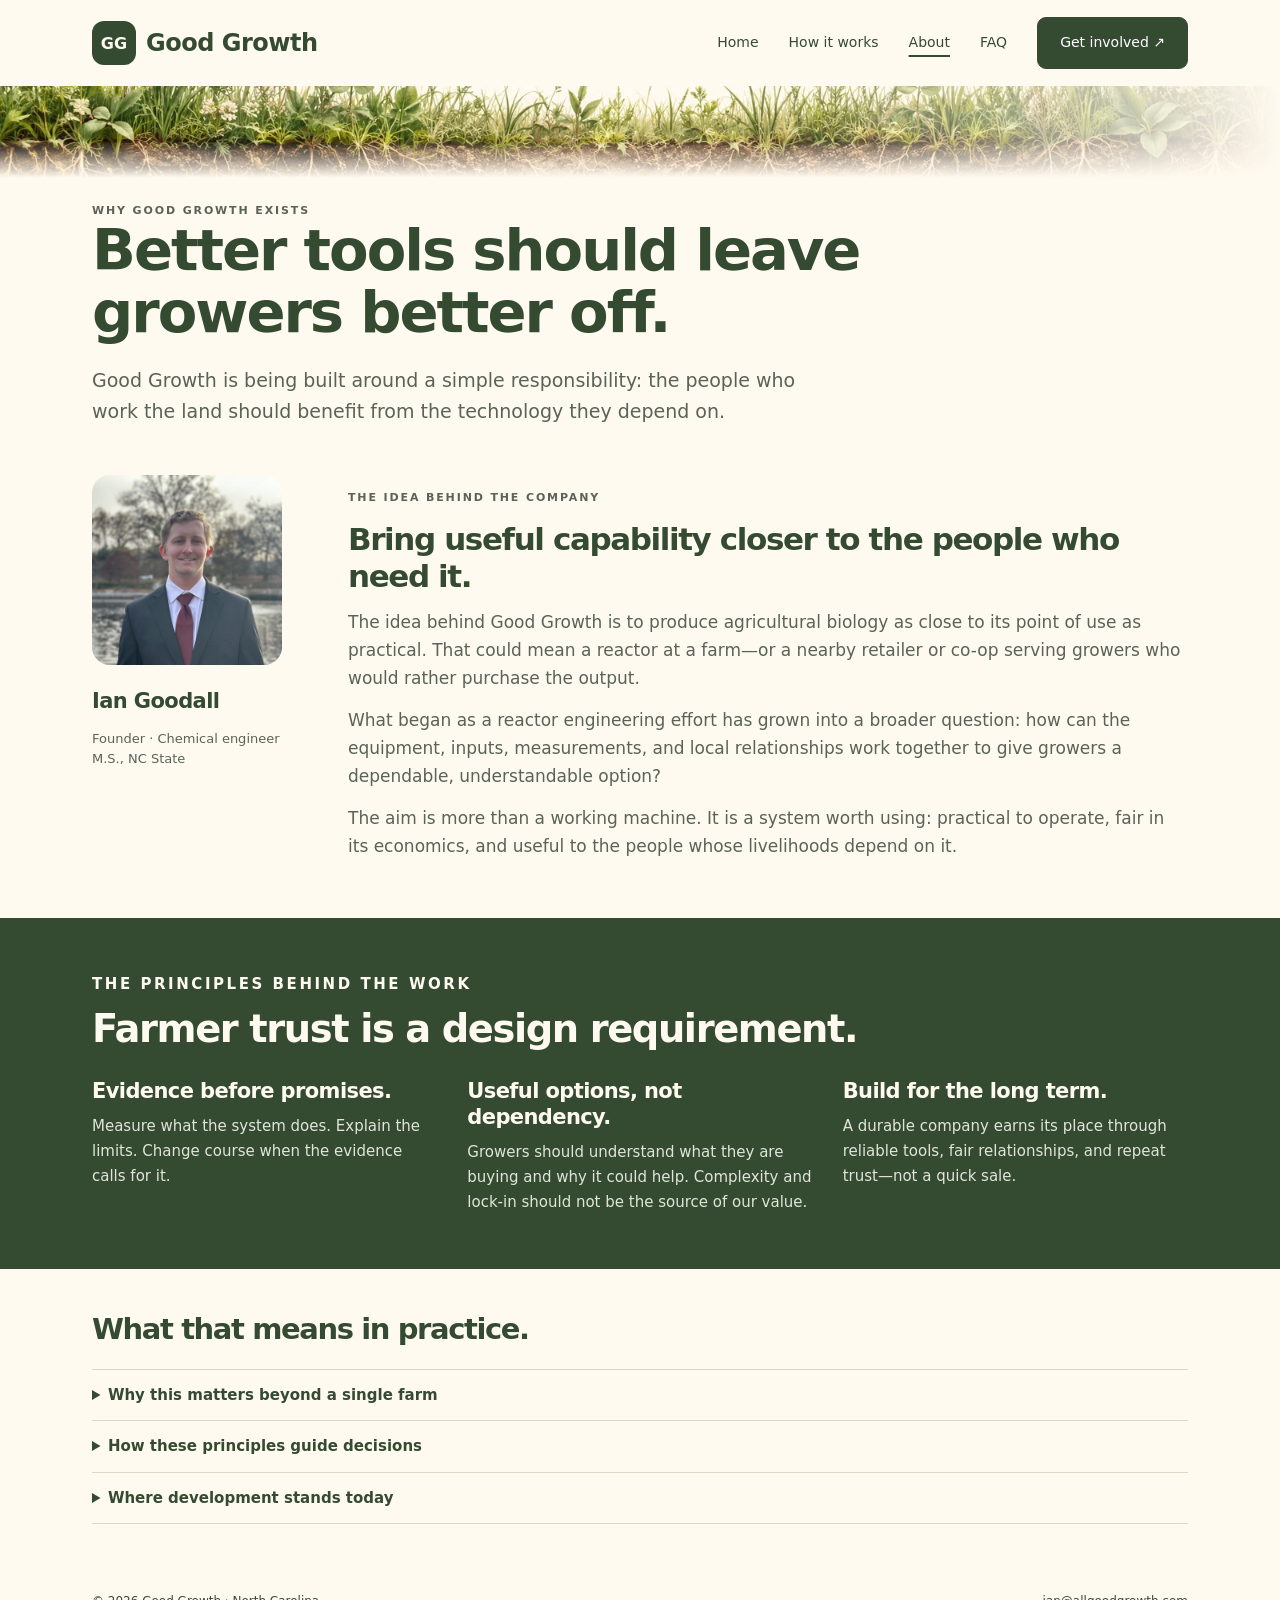
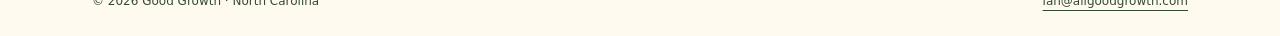
==== about.html @ c6726fdb "Launch approved multipage site and Netlify inquiry form" ====
<!doctype html><html lang="en"><head><meta charset="utf-8"><meta name="viewport" content="width=device-width,initial-scale=1"><title>About — Good Growth</title><link rel="stylesheet" href="styles.css?v=20261027"><link rel="stylesheet" href="multipage.css?v=20261027"><link rel="stylesheet" href="reading.css?v=20261027"><meta name="description" content="Meet Good Growth founder Ian Goodall and learn why farmer trust, scientific evidence, and practical tools guide the company."><link rel="canonical" href="https://allgoodgrowth.com/about.html"><link rel="icon" href="favicon.svg" type="image/svg+xml"><meta property="og:type" content="website"><meta property="og:title" content="About — Good Growth"><meta property="og:description" content="Meet Good Growth founder Ian Goodall and learn why farmer trust, scientific evidence, and practical tools guide the company."><meta property="og:url" content="https://allgoodgrowth.com/about.html"><meta property="og:image" content="https://allgoodgrowth.com/social-preview.png"><meta name="twitter:card" content="summary_large_image"></head><body><a class="skip-link" href="#main">Skip to content</a><header><div class="wrap nav"><a class="brand" href="index.html" aria-label="Good Growth home"><span class="brand-mark">GG</span>Good Growth</a><nav aria-label="Main navigation"><a href="index.html">Home</a><a href="how-it-works.html">How it works</a><a aria-current="page" href="about.html">About</a><a href="faq.html">FAQ</a><a class="button" href="get-involved.html">Get involved ↗</a></nav></div><div class="soil" aria-hidden="true"></div></header><main id="main"><section class="wrap page-intro"><p class="eyebrow">Why Good Growth exists</p><h1>Better tools should leave<br>growers better off.</h1><p>Good Growth is being built around a simple responsibility: the people who work the land should benefit from the technology they depend on.</p></section>
<section class="section wrap founder-story"><div class="story-portrait"><img src="assets/ian.jpg" alt="Ian Goodall, founder of Good Growth"><h3>Ian Goodall</h3><p>Founder · Chemical engineer<br>M.S., NC State</p></div><div><p class="eyebrow">The idea behind the company</p><h2>Bring useful capability closer to the people who need it.</h2><p>The idea behind Good Growth is to produce agricultural biology as close to its point of use as practical. That could mean a reactor at a farm—or a nearby retailer or co-op serving growers who would rather purchase the output.</p><p>What began as a reactor engineering effort has grown into a broader question: how can the equipment, inputs, measurements, and local relationships work together to give growers a dependable, understandable option?</p><p>The aim is more than a working machine. It is a system worth using: practical to operate, fair in its economics, and useful to the people whose livelihoods depend on it.</p></div></section>
<section class="section section-deep compact-band"><div class="container"><p class="eyebrow">The principles behind the work</p><h2>Farmer trust is a design requirement.</h2><div class="benefit-grid"><article><h3>Evidence before promises.</h3><p>Measure what the system does. Explain the limits. Change course when the evidence calls for it.</p></article><article><h3>Useful options, not dependency.</h3><p>Growers should understand what they are buying and why it could help. Complexity and lock-in should not be the source of our value.</p></article><article><h3>Build for the long term.</h3><p>A durable company earns its place through reliable tools, fair relationships, and repeat trust—not a quick sale.</p></article></div></div></section>
<section class="section wrap about-depth"><h2>What that means in practice.</h2><details class="read-more"><summary>Why this matters beyond a single farm</summary><div class="detail-body"><p>Agriculture supports livelihoods, communities, and the food system we all depend on. Good Growth’s ambition is to strengthen growers’ practical choices and support more resilient agricultural systems. Healthier soils and reduced waste are motivations for the work; they are outcomes to investigate, not benefits we can claim to have proven.</p></div></details><details class="read-more"><summary>How these principles guide decisions</summary><div class="detail-body"><p>Safety and scientific correctness come first, followed by farmer trust and long-term outcomes, usability, and sound economics. A simpler, reliable system is preferable to a sophisticated one that adds work without adding value.</p><p>The business needs to be financially durable so it can keep serving growers. Profit should come from useful products and fair relationships—not hidden limitations, forced dependency, or promises the evidence cannot support.</p></div></details><details class="read-more"><summary>Where development stands today</summary><div class="detail-body"><p>Good Growth has early prototype experience. The next stage brings biological evaluation and practical pilot planning together: understanding what the system produces, how it operates, and where it can provide useful value.</p><p>Evaluation priorities include output quality and consistency, irrigation and spraying integration, operator effort, and the full cost of local production. Controlled efficacy results are not yet established. Future findings should explain the conditions, comparisons, and limitations of the work.</p></div></details></section></main><footer><div class="wrap"><span>© 2026 Good Growth · North Carolina</span><a href="mailto:ian@allgoodgrowth.com">ian@allgoodgrowth.com</a></div></footer></body></html>
---- styles.css ----
:root{--paper:#faf7ee;--green:#263f30;--muted:#606b5d;--line:#d6dccb;--sage:#e9eddf;--gold:#b7c580}*{box-sizing:border-box}body{margin:0;background:var(--paper);color:var(--green);font:17px/1.65 Arial,sans-serif}a{color:inherit;text-underline-offset:5px}a:focus-visible,button:focus-visible,input:focus-visible,select:focus-visible,textarea:focus-visible{outline:3px solid #ab762e;outline-offset:5px}.wrap{max-width:1160px;margin:auto;padding:0 32px}.preview{background:var(--green);color:#f3f4e9;text-align:center;font-size:12px;padding:7px 20px;letter-spacing:.05em}.nav{display:flex;align-items:center;justify-content:space-between;gap:24px;min-height:100px}.brand{text-decoration:none;font:32px Georgia,serif;letter-spacing:-1.2px}.brand span{font-size:24px;margin-right:8px}nav{display:flex;align-items:center;gap:30px;font-size:14px}nav a{text-decoration:none}nav a:hover{text-decoration:underline}.button{display:inline-flex;align-items:center;justify-content:center;gap:24px;border:1px solid var(--green);padding:13px 22px;border-radius:4px;text-decoration:none;background:var(--green);color:white;font:inherit;font-size:14px;cursor:pointer}.button.outline{background:transparent;color:var(--green)}.soil{height:125px;background:url('assets/header.webp') center 34%/cover;mask-image:linear-gradient(to right,#000 60%,transparent),linear-gradient(#000 60%,transparent);mask-composite:intersect}.eyebrow{text-transform:uppercase;font-size:11px;font-weight:bold;letter-spacing:.17em;color:var(--muted);margin:0 0 20px}h1,h2,h3{font-family:Georgia,serif;font-weight:normal;line-height:1.08;margin:0}h1{font-size:clamp(44px,5.1vw,70px);letter-spacing:-2.7px}h2{font-size:clamp(34px,3.4vw,48px);letter-spacing:-1.4px}h3{font-size:29px;letter-spacing:-.6px}p{margin:20px 0;color:var(--muted)}.hero{display:grid;grid-template-columns:1.05fr 1fr;gap:45px;align-items:center;padding-top:35px;padding-bottom:70px}.hero p{max-width:540px}.hero .photo{width:100%;height:460px;object-fit:cover;border-radius:50% 50% 5px 5px}.caption{font-size:11px;line-height:1.5;margin-top:12px}.actions{display:flex;gap:15px;flex-wrap:wrap;margin-top:30px}.small{font-size:13px}.section{padding:80px 0}.section-heading{max-width:680px;margin-bottom:44px}.paths{background:var(--sage)}.two{display:grid;grid-template-columns:1fr 1fr;gap:55px}.path{border-top:1px solid #a6b29d;padding-top:28px}.number{font:italic 25px Georgia,serif;color:#7a8963;margin-bottom:25px}.text-link{font-size:14px;font-weight:bold;display:inline-block;margin-top:14px}.steps{display:grid;grid-template-columns:repeat(3,1fr);gap:40px;margin-top:45px}.steps article{border-top:1px solid var(--line);padding-top:25px}.steps h3{font-size:25px}.steps p{font-size:15px}.founder{display:grid;grid-template-columns:280px 1fr;gap:70px;align-items:center;border-top:1px solid var(--line);padding-top:65px}.founder img{width:100%;border-radius:5px}.founder h2{max-width:600px}.invite{background:var(--green);color:var(--paper);padding:65px 0}.invite .wrap{display:flex;align-items:center;justify-content:space-between;gap:40px}.invite h2{max-width:700px}.invite p{color:#c8d2c2}.invite .button{background:var(--paper);color:var(--green);white-space:nowrap}footer{padding:36px 0;font-size:12px}footer .wrap{display:flex;justify-content:space-between;gap:20px}.contact-intro{padding:35px 0 50px;max-width:760px}.contact-layout{display:grid;grid-template-columns:1.5fr 1fr;gap:75px;padding-bottom:85px}.form{background:#fffdf8;border:1px solid var(--line);padding:38px;border-radius:7px}.form h2{font-size:29px;margin-bottom:28px}label,legend{font-size:14px;font-weight:bold}fieldset{padding:0;border:0;margin:0 0 26px}legend{margin-bottom:14px}.option{display:flex;align-items:center;gap:12px;border-bottom:1px solid var(--line);padding:12px 0;font-weight:normal}.option input{accent-color:var(--green);width:18px;height:18px}.fields{display:grid;grid-template-columns:1fr 1fr;gap:22px}input:not([type=radio]):not([type=checkbox]),textarea,select{width:100%;border:1px solid #aeb9a5;border-radius:3px;padding:12px;background:#fffefa;font:16px Arial;color:var(--green);margin-top:8px}textarea{min-height:125px;resize:vertical}.field{display:block;margin-bottom:22px}.check{display:flex;gap:10px;align-items:flex-start;font-weight:normal;margin:22px 0}.check input{margin-top:5px;width:18px;height:18px;flex-shrink:0}.aside{padding-top:8px}.aside h3{font-size:28px}.aside section{margin-bottom:40px;padding-bottom:25px;border-bottom:1px solid var(--line)}.aside p{font-size:15px}.notice{padding:15px;background:var(--sage);font-size:13px;border-radius:3px}.status{font-size:14px;font-weight:bold} [hidden]{display:none!important}@media(max-width:760px){.wrap{padding:0 22px}.nav{min-height:100px;flex-wrap:wrap;padding-top:18px;padding-bottom:18px;gap:12px}.brand{font-size:27px}nav{gap:20px;font-size:12px;flex-wrap:wrap}nav .button{padding:8px 13px}.soil{height:80px}.hero{grid-template-columns:1fr;gap:24px;padding-top:25px}.hero .photo{height:290px;border-radius:140px 140px 4px 4px}.hero figure{margin:0}.two,.steps,.contact-layout,.fields{grid-template-columns:1fr;gap:28px}.section{padding:55px 0}.founder{grid-template-columns:1fr;gap:26px}.founder img{width:170px}.invite .wrap{display:block}.contact-intro{padding-top:25px}.form{padding:24px}.contact-layout{gap:35px}footer .wrap{flex-wrap:wrap}h1{letter-spacing:-1.7px}.contact-intro h1{font-size:46px}}
---- multipage.css ----
:root{--paper:#fffaf0;--green:#344b32;--muted:#596357;--line:#ded5c4;--sage:#f7f2e8}body{font-family:ui-sans-serif,system-ui,-apple-system,"Segoe UI",sans-serif}.brand{font-family:inherit;font-size:24px;font-weight:700;letter-spacing:-.5px;display:flex;align-items:center;gap:10px}.brand .brand-mark{display:inline-flex;justify-content:center;align-items:center;background:var(--green);color:#fffaf0;border-radius:12px;width:44px;height:44px;font-size:16px;letter-spacing:0;margin:0}h1,h2,h3{font-family:inherit;font-weight:650}h1{font-size:clamp(40px,4.5vw,61px);line-height:1.08;letter-spacing:-2px}h2{font-size:clamp(30px,3vw,42px);line-height:1.17}h3{font-size:24px;line-height:1.25}.hero{gap:35px}.hero .photo{height:410px;border-radius:24px}.button{border-radius:9px}nav a[aria-current=page]{text-decoration:underline;text-decoration-thickness:2px;text-underline-offset:8px}.container{max-width:1160px;margin:auto;padding:0 32px}.page-intro{padding-top:38px;padding-bottom:58px}.page-intro p:not(.eyebrow){max-width:740px;font-size:19px}.section-soft{background:var(--sage)}.section-deep{background:#344b32;color:#fffaf0}.section-deep p,.section-deep .eyebrow{color:#e0e5d8}.benefit-grid,.partner-grid{display:grid;grid-template-columns:repeat(3,1fr);gap:30px}.benefit-item{border-top:1px solid var(--line);padding-top:24px}.process-layout,.pilot-layout{display:grid;grid-template-columns:1fr 1.2fr;gap:60px}.process-step{border-top:1px solid #809073;padding:24px 0}.process-step h3{font-size:22px}.process-step:first-child{padding-top:0;border:0}.paths-grid{display:grid;grid-template-columns:1fr 1fr;gap:30px}.path-card,.pilot-card{background:#f7f2e8;padding:30px;border:1px solid var(--line);border-radius:20px}.path-label{display:block;text-transform:uppercase;letter-spacing:.12em;font-size:11px;margin-bottom:16px;color:#627a45}.path-flow{display:flex;gap:10px;align-items:center;margin:25px 0;font-size:12px}.path-flow span{flex:1}.section-note{font-size:13px}.concept-wrap{padding-top:50px;padding-bottom:10px}.hero-visual{max-width:650px;margin:0 auto;background:#f7f2e8;border-radius:22px;padding:25px}.concept-routes{display:flex;gap:25px;font-size:14px}.faq-layout{display:grid;grid-template-columns:1fr 1.6fr;gap:65px}.faq-answers details{border-bottom:1px solid var(--line);padding:21px 0}.faq-answers details:first-child{border-top:1px solid var(--line)}summary{cursor:pointer;font-size:17px;font-weight:650;line-height:1.5}details p{font-size:16px;line-height:1.8}summary:focus-visible{outline:3px solid #ab762e;outline-offset:5px}.journey-grid{list-style:none;margin:35px 0 0;padding:0;display:grid;grid-template-columns:repeat(4,1fr);gap:28px}.journey-grid li{border-top:1px solid var(--line);padding-top:20px}.journey-number{display:block;color:#627a45;margin-bottom:15px}.journey-grid h3{font-size:22px}.journey-grid p,.partner-card p{font-size:15px}.partner-card{padding:24px;border:1px solid var(--line);border-radius:16px}.partner-card a{font-size:14px;font-weight:650}.narrow{max-width:850px}.contact-founder-card{background:#f7f2e8;border-radius:24px;padding:40px}.founder-card-row{display:grid;grid-template-columns:180px 1fr;gap:35px;align-items:center}.founder-wallet-image{border-radius:15px;object-fit:cover;width:180px;height:180px}.founder-copy h2{font-size:32px}.founder-copy h2 span{font-size:20px;font-weight:400}.founder-role{font-weight:650}.contact-callout{margin-top:25px;padding-top:25px;border-top:1px solid var(--line)}.email-link{font-weight:650}.skip-link{position:absolute;top:-100px;left:15px;padding:12px;background:white;z-index:10}.skip-link:focus{top:10px}html{scroll-padding-top:20px}figure svg{max-width:100%;height:auto}.soil{background-position:center 20%}.contact-intro{max-width:850px}.contact-intro h1{font-size:clamp(40px,4.4vw,60px)}
@media(max-width:760px){.container{padding:0 22px}.nav{gap:20px}.nav nav{width:100%;gap:18px}.brand{font-size:23px}.hero .photo{height:290px}.benefit-grid,.paths-grid,.process-layout,.pilot-layout,.partner-grid,.faq-layout,.journey-grid{grid-template-columns:1fr;gap:26px}.founder-card-row{grid-template-columns:1fr;gap:20px}.contact-founder-card{border-radius:0;padding:30px 22px}.page-intro{padding-top:25px;padding-bottom:40px}.hero-visual{margin:0;padding:20px}.section-heading{margin-bottom:30px}.hero figure{margin:0}.contact-intro h1{font-size:40px}.path-card{padding:24px}.section{padding:50px 0}.faq-intro{margin-bottom:8px}}

.faq-page{padding-top:38px}.faq-page h1{font-size:clamp(34px,3.6vw,48px);letter-spacing:-1.5px}.faq-next{padding-top:20px;padding-bottom:65px;border-top:1px solid var(--line);max-width:1096px}.faq-next h2{margin-top:28px;font-size:28px}nav{flex-wrap:wrap}@media(min-width:761px) and (max-width:980px){.nav{flex-wrap:wrap;padding-top:20px;padding-bottom:20px;gap:20px}nav{gap:22px}}
---- reading.css ----
.section{padding:44px 0}.page-intro{padding-top:24px;padding-bottom:28px}.page-intro p{margin-bottom:0}.soil{height:92px}.nav{min-height:86px}.hero{padding-top:24px;padding-bottom:42px}.hero p{margin:16px 0}.hero .photo{height:360px}.section-heading{margin-bottom:26px}.contact-intro{padding:24px 0 28px}.contact-intro p{margin:14px 0 0}.contact-layout{gap:40px;grid-template-columns:1.45fr 1fr;padding-bottom:38px;align-items:start}.form{padding:26px}.form h2{margin-bottom:16px}.form fieldset{margin-bottom:18px}.form .field{margin-bottom:14px}.form .fields{gap:16px}.form .option{padding:8px 0}.form textarea{min-height:90px}.form .check{margin:16px 0}.form .notice{padding:10px;font-size:12px}.form .button{margin-top:16px}.next-panel{padding:26px;background:var(--green);color:#fffaf0;border-radius:18px}.next-panel h2{font-size:29px;line-height:1.2}.next-panel p,.next-panel .eyebrow{color:#fffaf0}.next-list{list-style:none;margin:22px 0;padding:0}.next-list li{padding:14px 0;border-top:1px solid #ffffff35}.next-list strong{display:block;font-size:16px}.next-list span{display:block;font-size:14px;margin-top:4px;line-height:1.55}.next-panel .small{margin-bottom:0}.next-panel .read-more{border-color:#ffffff45}.next-panel .detail-body p{font-size:14px}.read-more{border-top:1px solid var(--line);border-bottom:1px solid var(--line);margin:18px 0 0;padding:14px 0}.read-more+.read-more{margin-top:0;border-top:0}.read-more summary{font-size:15px;line-height:1.5}.read-more .detail-body{padding-top:4px;max-width:900px}.read-more p{font-size:15px;line-height:1.7;margin:12px 0}.read-more summary::marker{color:currentColor}.compact-band .benefit-grid{margin-top:26px;gap:30px}.compact-band h3{font-size:21px}.compact-band p{font-size:15px;line-height:1.65;margin:10px 0}.compact-band .read-more{border-color:#ffffff45}.journey-section{background:var(--sage)}.journey-grid{gap:28px;margin-top:25px}.journey-grid li{position:relative;background:var(--green);color:#fffaf0;border:0;border-radius:12px;padding:22px 18px}.journey-grid li:not(:last-child)::after{content:'→';position:absolute;right:-24px;top:42%;color:var(--green);font:24px Arial,sans-serif}.journey-grid h3{font-size:19px}.journey-grid p{color:#fffaf0;font-size:14px;line-height:1.5;margin:10px 0 0}.journey-section .read-more{margin-top:24px}.founder-story{display:grid;grid-template-columns:210px 1fr;gap:46px;padding-top:20px}.story-portrait img{width:190px;height:190px;object-fit:cover;border-radius:18px}.story-portrait h3{font-size:21px;margin-top:15px}.story-portrait p{font-size:13px;line-height:1.6;margin-top:8px}.founder-story h2{font-size:31px}.founder-story p{margin:14px 0}.about-depth h2{font-size:29px;margin-bottom:22px}.use-heading{max-width:820px}.use-heading p{margin:14px 0}.use-grid{display:grid;grid-template-columns:repeat(3,1fr);gap:22px;margin:26px 0}.use-grid article{background:var(--sage);padding:22px;border-radius:14px}.use-grid h3{font-size:21px}.use-grid p{font-size:15px;line-height:1.6;margin:12px 0 0}.concept-wrap{padding:20px 0}.faq-next{padding-top:0;padding-bottom:38px}.faq-next h2{font-size:26px;margin-top:22px}.faq-next p{margin:12px 0}.invite{padding:38px 0}.invite h2{font-size:32px}.path-card{padding:24px}.path-card .path-flow{margin:18px 0}.path-label,.number,.journey-number{color:var(--green)}.faq-page{padding-top:30px}.section-deep .eyebrow{color:#fffaf0}footer{padding:24px 0}
@media(max-width:760px){.section{padding:30px 0}.soil{height:65px}.nav{min-height:90px}.hero{padding-bottom:30px}.hero .photo{height:260px}.page-intro{padding:22px 22px 26px}.contact-layout{grid-template-columns:1fr;gap:24px}.next-panel{padding:22px}.contact-intro h1{font-size:36px}.journey-grid{grid-template-columns:1fr 1fr;gap:20px}.journey-grid li{padding:18px}.journey-grid li:not(:last-child)::after{content:none}.journey-grid li:nth-child(odd)::after{content:'→';right:-18px;font-size:20px}.journey-grid li:nth-child(2)::after{content:'↓';right:45%;top:auto;bottom:-23px;font-size:20px}.journey-grid li:nth-child(3){grid-column:2;grid-row:2}.journey-grid li:nth-child(4){grid-column:1;grid-row:2}.journey-grid li:nth-child(3)::after{content:'←';right:auto;left:-18px}.founder-story{grid-template-columns:1fr;gap:18px}.story-portrait{display:grid;grid-template-columns:105px 1fr;column-gap:20px;align-items:center}.story-portrait img{width:105px;height:105px;grid-row:span 2}.story-portrait h3{margin:0;align-self:end}.story-portrait p{margin:5px 0 0;align-self:start}.founder-story h2{font-size:27px}.use-grid{grid-template-columns:1fr;gap:12px}.use-grid article{padding:18px}.compact-band .benefit-grid{gap:18px;margin-top:20px}.compact-band h3{font-size:20px}.invite h2{font-size:28px}.about-depth h2{font-size:27px}}

.section.wrap{padding-left:32px;padding-right:32px}@media(max-width:760px){.section.wrap{padding-left:22px;padding-right:22px}}@media(max-width:460px){.journey-grid{grid-template-columns:1fr;gap:24px}.journey-grid li:nth-child(n){grid-column:auto;grid-row:auto}.journey-grid li:not(:last-child)::after{content:'↓';left:48%;right:auto;top:auto;bottom:-25px;color:var(--green);font:22px Arial,sans-serif}.journey-grid li:last-child::after{content:none}}

.production-paths .paths-grid{grid-template-columns:repeat(2,minmax(0,1fr));gap:20px}.production-paths .path-card{background:#fff;padding:22px;display:flex;flex-direction:column}.production-paths .path-card p{font-size:15px;margin:14px 0}.production-paths .path-card .text-link{margin-top:auto;padding-top:10px;font-size:14px}.production-paths .path-card h3{font-size:23px}@media(max-width:580px){.production-paths .paths-grid{grid-template-columns:1fr}}
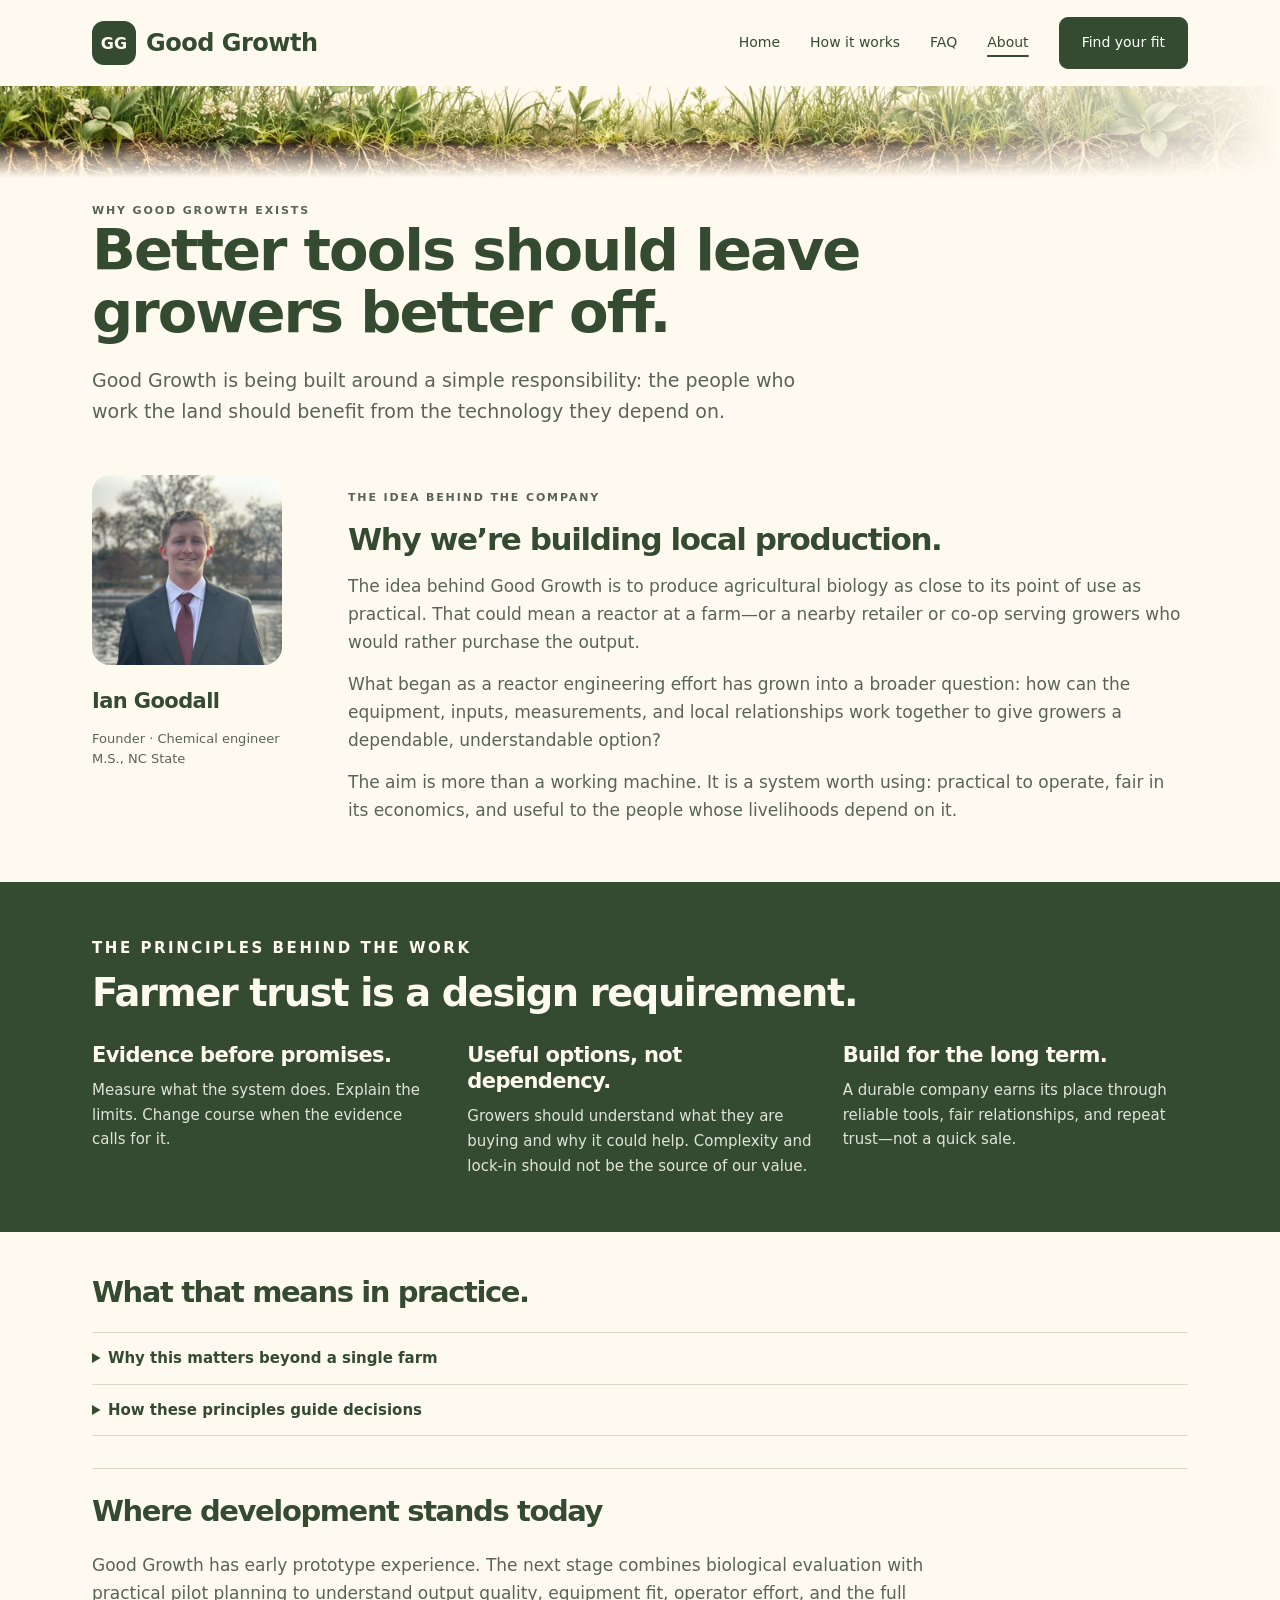
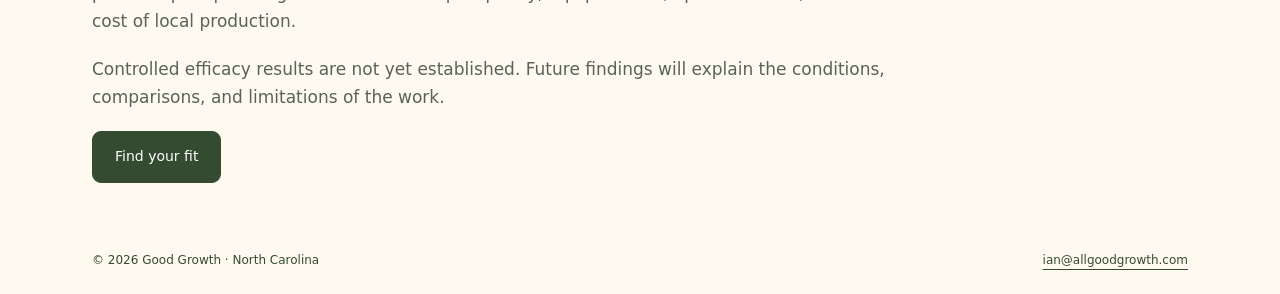
==== commit 68923fc4: "Clarify grower pathways, system operation, and early trial participation" ====
--- a/about.html
+++ b/about.html
@@ -1,4 +1,61 @@
-<!doctype html><html lang="en"><head><meta charset="utf-8"><meta name="viewport" content="width=device-width,initial-scale=1"><title>About — Good Growth</title><link rel="stylesheet" href="styles.css?v=20261027"><link rel="stylesheet" href="multipage.css?v=20261027"><link rel="stylesheet" href="reading.css?v=20261027"><meta name="description" content="Meet Good Growth founder Ian Goodall and learn why farmer trust, scientific evidence, and practical tools guide the company."><link rel="canonical" href="https://allgoodgrowth.com/about.html"><link rel="icon" href="favicon.svg" type="image/svg+xml"><meta property="og:type" content="website"><meta property="og:title" content="About — Good Growth"><meta property="og:description" content="Meet Good Growth founder Ian Goodall and learn why farmer trust, scientific evidence, and practical tools guide the company."><meta property="og:url" content="https://allgoodgrowth.com/about.html"><meta property="og:image" content="https://allgoodgrowth.com/social-preview.png"><meta name="twitter:card" content="summary_large_image"></head><body><a class="skip-link" href="#main">Skip to content</a><header><div class="wrap nav"><a class="brand" href="index.html" aria-label="Good Growth home"><span class="brand-mark">GG</span>Good Growth</a><nav aria-label="Main navigation"><a href="index.html">Home</a><a href="how-it-works.html">How it works</a><a aria-current="page" href="about.html">About</a><a href="faq.html">FAQ</a><a class="button" href="get-involved.html">Get involved ↗</a></nav></div><div class="soil" aria-hidden="true"></div></header><main id="main"><section class="wrap page-intro"><p class="eyebrow">Why Good Growth exists</p><h1>Better tools should leave<br>growers better off.</h1><p>Good Growth is being built around a simple responsibility: the people who work the land should benefit from the technology they depend on.</p></section>
-<section class="section wrap founder-story"><div class="story-portrait"><img src="assets/ian.jpg" alt="Ian Goodall, founder of Good Growth"><h3>Ian Goodall</h3><p>Founder · Chemical engineer<br>M.S., NC State</p></div><div><p class="eyebrow">The idea behind the company</p><h2>Bring useful capability closer to the people who need it.</h2><p>The idea behind Good Growth is to produce agricultural biology as close to its point of use as practical. That could mean a reactor at a farm—or a nearby retailer or co-op serving growers who would rather purchase the output.</p><p>What began as a reactor engineering effort has grown into a broader question: how can the equipment, inputs, measurements, and local relationships work together to give growers a dependable, understandable option?</p><p>The aim is more than a working machine. It is a system worth using: practical to operate, fair in its economics, and useful to the people whose livelihoods depend on it.</p></div></section>
-<section class="section section-deep compact-band"><div class="container"><p class="eyebrow">The principles behind the work</p><h2>Farmer trust is a design requirement.</h2><div class="benefit-grid"><article><h3>Evidence before promises.</h3><p>Measure what the system does. Explain the limits. Change course when the evidence calls for it.</p></article><article><h3>Useful options, not dependency.</h3><p>Growers should understand what they are buying and why it could help. Complexity and lock-in should not be the source of our value.</p></article><article><h3>Build for the long term.</h3><p>A durable company earns its place through reliable tools, fair relationships, and repeat trust—not a quick sale.</p></article></div></div></section>
-<section class="section wrap about-depth"><h2>What that means in practice.</h2><details class="read-more"><summary>Why this matters beyond a single farm</summary><div class="detail-body"><p>Agriculture supports livelihoods, communities, and the food system we all depend on. Good Growth’s ambition is to strengthen growers’ practical choices and support more resilient agricultural systems. Healthier soils and reduced waste are motivations for the work; they are outcomes to investigate, not benefits we can claim to have proven.</p></div></details><details class="read-more"><summary>How these principles guide decisions</summary><div class="detail-body"><p>Safety and scientific correctness come first, followed by farmer trust and long-term outcomes, usability, and sound economics. A simpler, reliable system is preferable to a sophisticated one that adds work without adding value.</p><p>The business needs to be financially durable so it can keep serving growers. Profit should come from useful products and fair relationships—not hidden limitations, forced dependency, or promises the evidence cannot support.</p></div></details><details class="read-more"><summary>Where development stands today</summary><div class="detail-body"><p>Good Growth has early prototype experience. The next stage brings biological evaluation and practical pilot planning together: understanding what the system produces, how it operates, and where it can provide useful value.</p><p>Evaluation priorities include output quality and consistency, irrigation and spraying integration, operator effort, and the full cost of local production. Controlled efficacy results are not yet established. Future findings should explain the conditions, comparisons, and limitations of the work.</p></div></details></section></main><footer><div class="wrap"><span>© 2026 Good Growth · North Carolina</span><a href="mailto:ian@allgoodgrowth.com">ian@allgoodgrowth.com</a></div></footer></body></html>+<!DOCTYPE html>
+<html lang="en">
+<head>
+<meta charset="utf-8">
+<meta name="viewport" content="width=device-width,initial-scale=1">
+<title>About — Good Growth</title>
+<link rel="stylesheet" href="styles.css?v=20261028">
+<link rel="stylesheet" href="multipage.css?v=20261028">
+<link rel="stylesheet" href="reading.css?v=20261028">
+<meta name="description" content="Meet Good Growth founder Ian Goodall and learn why farmer trust, scientific evidence, and practical tools guide the company.">
+<link rel="canonical" href="https://allgoodgrowth.com/about.html">
+<link rel="icon" href="favicon.svg" type="image/svg+xml">
+<meta property="og:type" content="website">
+<meta property="og:title" content="About — Good Growth">
+<meta property="og:description" content="Meet Good Growth founder Ian Goodall and learn why farmer trust, scientific evidence, and practical tools guide the company.">
+<meta property="og:url" content="https://allgoodgrowth.com/about.html">
+<meta property="og:image" content="https://allgoodgrowth.com/social-preview.png">
+<meta name="twitter:card" content="summary_large_image">
+<link rel="stylesheet" href="refinements.css?v=20261028"></head>
+<body>
+<a class="skip-link" href="#main">Skip to content</a><header><div class="wrap nav">
+<a class="brand" href="index.html" aria-label="Good Growth home"><span class="brand-mark">GG</span>Good Growth</a><nav aria-label="Main navigation"><a href="index.html">Home</a><a href="how-it-works.html">How it works</a><a href="faq.html">FAQ</a><a aria-current="page" href="about.html">About</a><a class="button" href="get-involved.html">Find your fit</a></nav>
+</div>
+<div class="soil" aria-hidden="true"></div></header><main id="main"><section class="wrap page-intro"><p class="eyebrow">Why Good Growth exists</p>
+<h1>Better tools should leave<br>growers better off.</h1>
+<p>Good Growth is being built around a simple responsibility: the people who work the land should benefit from the technology they depend on.</p></section>
+<section class="section wrap founder-story"><div class="story-portrait">
+<img src="assets/ian.jpg" alt="Ian Goodall, founder of Good Growth"><h3>Ian Goodall</h3>
+<p>Founder · Chemical engineer<br>M.S., NC State</p>
+</div>
+<div>
+<p class="eyebrow">The idea behind the company</p>
+<h2>Why we’re building local production.</h2>
+<p>The idea behind Good Growth is to produce agricultural biology as close to its point of use as practical. That could mean a reactor at a farm—or a nearby retailer or co-op serving growers who would rather purchase the output.</p>
+<p>What began as a reactor engineering effort has grown into a broader question: how can the equipment, inputs, measurements, and local relationships work together to give growers a dependable, understandable option?</p>
+<p>The aim is more than a working machine. It is a system worth using: practical to operate, fair in its economics, and useful to the people whose livelihoods depend on it.</p>
+</div></section>
+<section class="section section-deep compact-band"><div class="container">
+<p class="eyebrow">The principles behind the work</p>
+<h2>Farmer trust is a design requirement.</h2>
+<div class="benefit-grid">
+<article><h3>Evidence before promises.</h3>
+<p>Measure what the system does. Explain the limits. Change course when the evidence calls for it.</p></article><article><h3>Useful options, not dependency.</h3>
+<p>Growers should understand what they are buying and why it could help. Complexity and lock-in should not be the source of our value.</p></article><article><h3>Build for the long term.</h3>
+<p>A durable company earns its place through reliable tools, fair relationships, and repeat trust—not a quick sale.</p></article>
+</div>
+</div></section>
+<section class="section wrap about-depth"><h2>What that means in practice.</h2>
+<details class="read-more"><summary>Why this matters beyond a single farm</summary><div class="detail-body"><p>Agriculture supports livelihoods, communities, and the food system we all depend on. Good Growth’s ambition is to strengthen growers’ practical choices and support more resilient agricultural systems. Healthier soils and reduced waste are motivations for the work; they are outcomes to investigate, not benefits we can claim to have proven.</p></div></details><details class="read-more"><summary>How these principles guide decisions</summary><div class="detail-body">
+<p>Safety and scientific correctness come first, followed by farmer trust and long-term outcomes, usability, and sound economics. A simpler, reliable system is preferable to a sophisticated one that adds work without adding value.</p>
+<p>The business needs to be financially durable so it can keep serving growers. Profit should come from useful products and fair relationships—not hidden limitations, forced dependency, or promises the evidence cannot support.</p>
+</div></details><div class="development-status">
+<h2>Where development stands today</h2>
+<p>Good Growth has early prototype experience. The next stage combines biological evaluation with practical pilot planning to understand output quality, equipment fit, operator effort, and the full cost of local production.</p>
+<p>Controlled efficacy results are not yet established. Future findings will explain the conditions, comparisons, and limitations of the work.</p>
+<a class="button" href="get-involved.html">Find your fit</a>
+</div></section></main><footer><div class="wrap">
+<span>© 2026 Good Growth · North Carolina</span><a href="mailto:ian@allgoodgrowth.com">ian@allgoodgrowth.com</a>
+</div></footer>
+</body>
+</html>
--- a/reading.css
+++ b/reading.css
@@ -4,3 +4,5 @@
 .section.wrap{padding-left:32px;padding-right:32px}@media(max-width:760px){.section.wrap{padding-left:22px;padding-right:22px}}@media(max-width:460px){.journey-grid{grid-template-columns:1fr;gap:24px}.journey-grid li:nth-child(n){grid-column:auto;grid-row:auto}.journey-grid li:not(:last-child)::after{content:'↓';left:48%;right:auto;top:auto;bottom:-25px;color:var(--green);font:22px Arial,sans-serif}.journey-grid li:last-child::after{content:none}}
 
 .production-paths .paths-grid{grid-template-columns:repeat(2,minmax(0,1fr));gap:20px}.production-paths .path-card{background:#fff;padding:22px;display:flex;flex-direction:column}.production-paths .path-card p{font-size:15px;margin:14px 0}.production-paths .path-card .text-link{margin-top:auto;padding-top:10px;font-size:14px}.production-paths .path-card h3{font-size:23px}@media(max-width:580px){.production-paths .paths-grid{grid-template-columns:1fr}}
+
+.system-illustration{margin:0;max-width:100%}.system-illustration a{display:block}.system-illustration img{display:block;width:100%;height:auto;border-radius:18px}
--- a/refinements.css
+++ b/refinements.css
@@ -0,0 +1,40 @@
+/* October 2026 clarity and participation refinements. */
+.hero-actions{align-items:center;gap:16px 24px}
+.participation-link{font-size:14px;font-weight:650;white-space:nowrap}
+.production-paths .section-heading{max-width:790px}
+.production-paths .purchase-card{grid-column:1/-1;display:flex;flex-direction:row;align-items:center;justify-content:space-between;gap:24px;padding:20px 22px}
+.production-paths .purchase-card p{margin:8px 0 0;max-width:680px}
+.purchase-card .button{flex-shrink:0}
+.process-layout{grid-template-columns:minmax(0,1.05fr) minmax(0,1fr);gap:44px;align-items:start}
+.process-copy h2{font-size:clamp(28px,2.7vw,38px)}
+.process-copy>p:not(.eyebrow),.process-step p{font-size:16px;line-height:1.7}
+.process-board{padding-top:4px}
+.process-step h3{font-size:21px}
+.process-step p{margin-bottom:0}
+.process-illustration{margin:24px 0 0;background:var(--paper);padding:10px 12px 12px;border-radius:16px;color:var(--green)}
+.process-illustration img{display:block;width:100%;height:auto;border-radius:10px}
+.process-illustration figcaption{display:grid;grid-template-columns:.85fr 1.3fr 1fr;gap:8px;text-align:center;font-size:12px;font-weight:650;line-height:1.4;margin-top:8px}
+.section-deep .process-illustration .illustration-note{color:var(--muted);font-size:12px;line-height:1.5;margin:12px 4px 0}
+.operating-facts{display:grid;grid-template-columns:repeat(4,minmax(0,1fr));gap:18px;margin-top:24px}
+.operating-facts>div{border-top:2px solid var(--line);padding-top:14px}
+.operating-facts strong{display:block;font-size:19px;line-height:1.35}
+.operating-facts span{display:block;font-size:14px;color:var(--muted);line-height:1.5;margin-top:6px}
+.spec-grid{display:grid;grid-template-columns:1fr 1fr;gap:22px 32px;margin-top:26px}
+.spec-grid>div{border-top:1px solid var(--line);padding-top:16px}
+.spec-grid dt{font-size:18px;font-weight:650}
+.spec-grid dd{margin:8px 0 0;font-size:15px;color:var(--muted);line-height:1.7}
+.faq-group+.faq-group{margin-top:34px}
+.faq-group h2{font-size:23px;letter-spacing:-.4px;margin-bottom:14px}
+.faq-group details:first-of-type{border-top:1px solid var(--line)}
+.shared-next-steps{display:grid;grid-template-columns:repeat(3,minmax(0,1fr));gap:28px;list-style:none;padding:0;margin:28px 0 0}
+.shared-next-steps li{border-top:1px solid var(--line);padding-top:20px}
+.shared-next-steps h3,.collaboration-options h3{font-size:21px}
+.shared-next-steps p,.collaboration-options p{font-size:15px;line-height:1.7}
+.collaboration-options{border-top:1px solid var(--line);margin-top:32px;padding-top:28px}
+.collaboration-options h2{font-size:27px;margin-bottom:24px}
+.development-status{margin-top:32px;padding-top:26px;border-top:1px solid var(--line)}
+.development-status p{max-width:850px}
+.next-panel #route-detail{padding-top:16px;border-top:1px solid #ffffff45}
+@media(max-width:900px){.process-layout{grid-template-columns:1fr;gap:28px}.process-copy{max-width:760px}.process-illustration{max-width:620px}.operating-facts{grid-template-columns:1fr 1fr}.contact-layout{grid-template-columns:minmax(0,1.3fr) minmax(0,1fr);gap:24px}}
+@media(max-width:760px){.contact-layout{grid-template-columns:1fr}.spec-grid,.shared-next-steps{grid-template-columns:1fr;gap:18px}.production-paths .purchase-card{flex-direction:column;align-items:flex-start;gap:16px}.purchase-card .button{white-space:normal}.process-step h3{font-size:20px}.process-illustration figcaption{font-size:12px}.hero-actions{gap:14px 20px}}
+@media(prefers-reduced-motion:no-preference){html{scroll-behavior:smooth}}
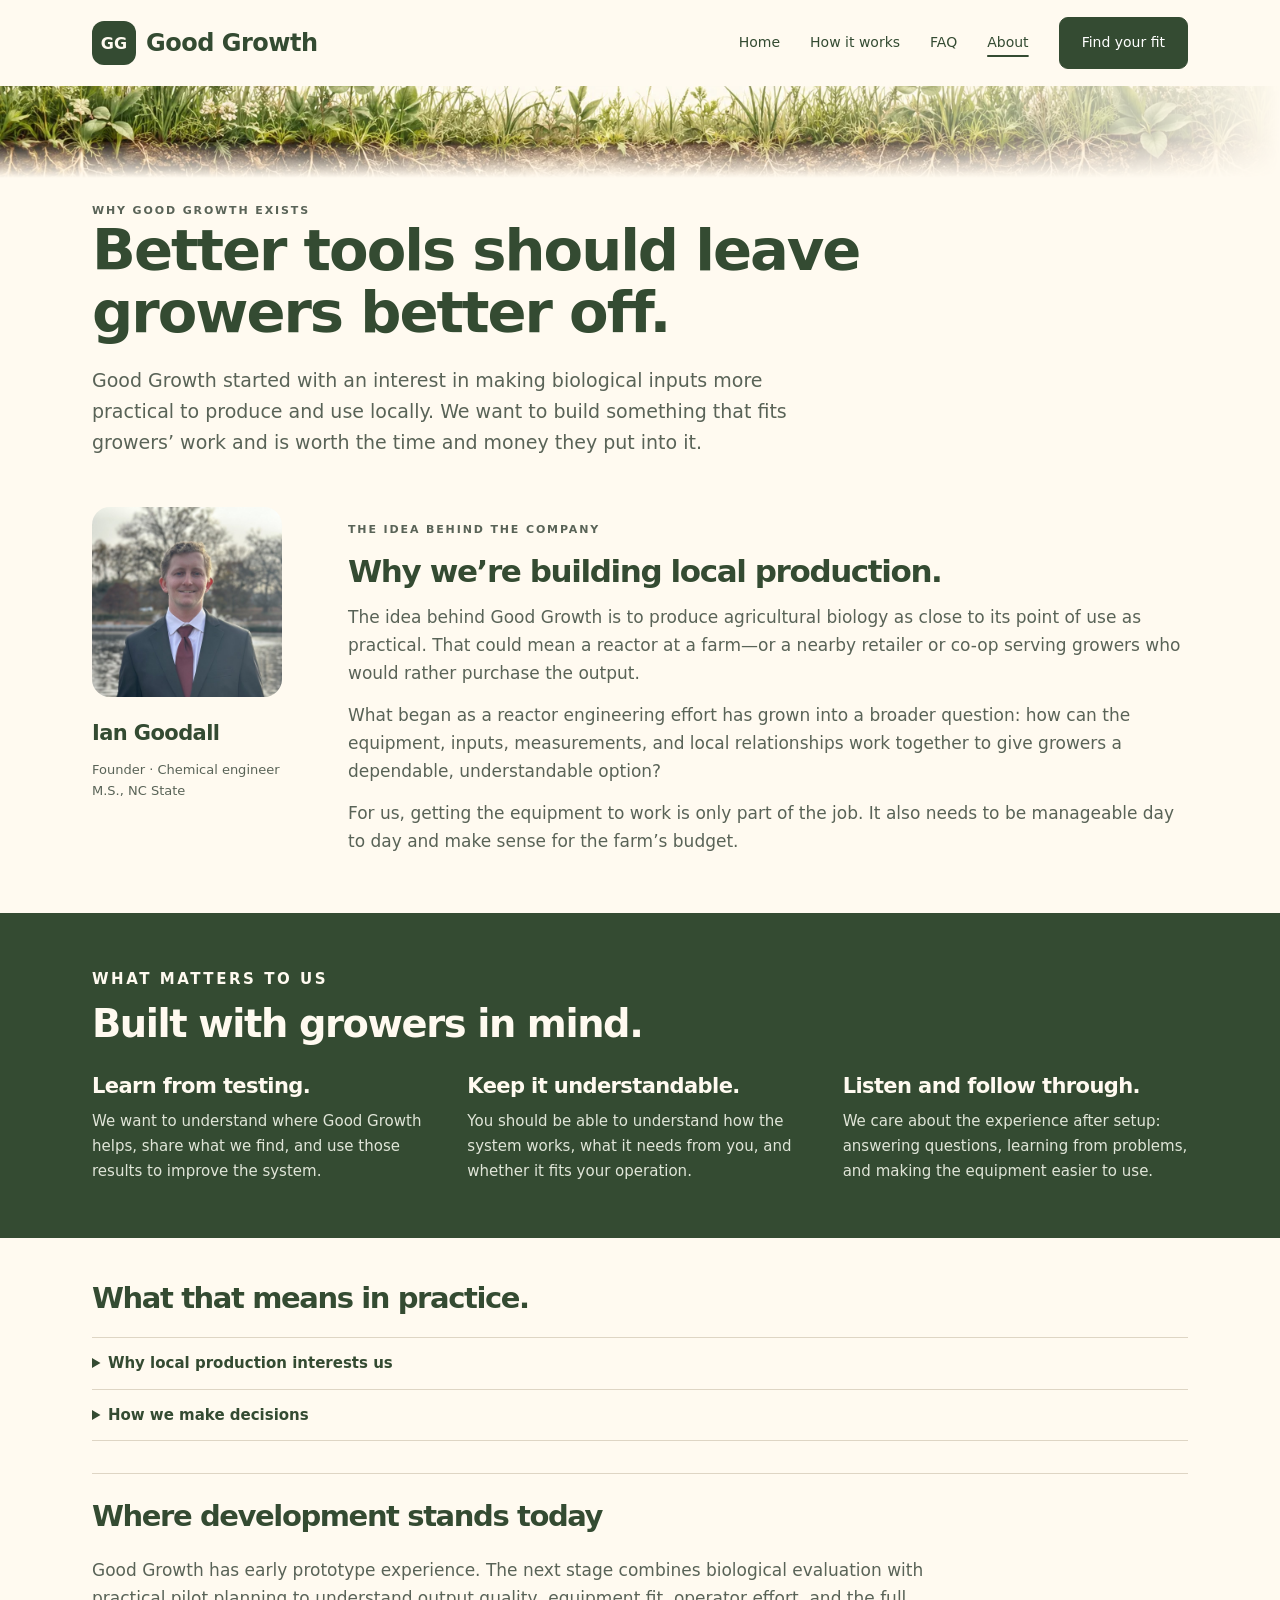
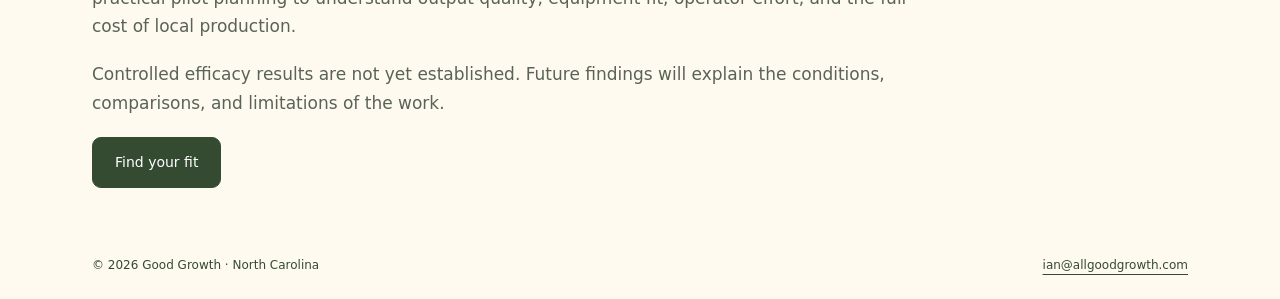
==== commit d2fc13dd: "Make About page warmer and less manifesto-like" ====
--- a/about.html
+++ b/about.html
@@ -16,14 +16,14 @@
 <meta property="og:url" content="https://allgoodgrowth.com/about.html">
 <meta property="og:image" content="https://allgoodgrowth.com/social-preview.png">
 <meta name="twitter:card" content="summary_large_image">
-<link rel="stylesheet" href="refinements.css?v=20261028"></head>
+<link rel="stylesheet" href="refinements.css?v=20261028-readable"></head>
 <body>
 <a class="skip-link" href="#main">Skip to content</a><header><div class="wrap nav">
 <a class="brand" href="index.html" aria-label="Good Growth home"><span class="brand-mark">GG</span>Good Growth</a><nav aria-label="Main navigation"><a href="index.html">Home</a><a href="how-it-works.html">How it works</a><a href="faq.html">FAQ</a><a aria-current="page" href="about.html">About</a><a class="button" href="get-involved.html">Find your fit</a></nav>
 </div>
 <div class="soil" aria-hidden="true"></div></header><main id="main"><section class="wrap page-intro"><p class="eyebrow">Why Good Growth exists</p>
 <h1>Better tools should leave<br>growers better off.</h1>
-<p>Good Growth is being built around a simple responsibility: the people who work the land should benefit from the technology they depend on.</p></section>
+<p>Good Growth started with an interest in making biological inputs more practical to produce and use locally. We want to build something that fits growers’ work and is worth the time and money they put into it.</p></section>
 <section class="section wrap founder-story"><div class="story-portrait">
 <img src="assets/ian.jpg" alt="Ian Goodall, founder of Good Growth"><h3>Ian Goodall</h3>
 <p>Founder · Chemical engineer<br>M.S., NC State</p>
@@ -33,22 +33,22 @@
 <h2>Why we’re building local production.</h2>
 <p>The idea behind Good Growth is to produce agricultural biology as close to its point of use as practical. That could mean a reactor at a farm—or a nearby retailer or co-op serving growers who would rather purchase the output.</p>
 <p>What began as a reactor engineering effort has grown into a broader question: how can the equipment, inputs, measurements, and local relationships work together to give growers a dependable, understandable option?</p>
-<p>The aim is more than a working machine. It is a system worth using: practical to operate, fair in its economics, and useful to the people whose livelihoods depend on it.</p>
+<p>For us, getting the equipment to work is only part of the job. It also needs to be manageable day to day and make sense for the farm’s budget.</p>
 </div></section>
 <section class="section section-deep compact-band"><div class="container">
-<p class="eyebrow">The principles behind the work</p>
-<h2>Farmer trust is a design requirement.</h2>
+<p class="eyebrow">What matters to us</p>
+<h2>Built with growers in mind.</h2>
 <div class="benefit-grid">
-<article><h3>Evidence before promises.</h3>
-<p>Measure what the system does. Explain the limits. Change course when the evidence calls for it.</p></article><article><h3>Useful options, not dependency.</h3>
-<p>Growers should understand what they are buying and why it could help. Complexity and lock-in should not be the source of our value.</p></article><article><h3>Build for the long term.</h3>
-<p>A durable company earns its place through reliable tools, fair relationships, and repeat trust—not a quick sale.</p></article>
+<article><h3>Learn from testing.</h3>
+<p>We want to understand where Good Growth helps, share what we find, and use those results to improve the system.</p></article><article><h3>Keep it understandable.</h3>
+<p>You should be able to understand how the system works, what it needs from you, and whether it fits your operation.</p></article><article><h3>Listen and follow through.</h3>
+<p>We care about the experience after setup: answering questions, learning from problems, and making the equipment easier to use.</p></article>
 </div>
 </div></section>
 <section class="section wrap about-depth"><h2>What that means in practice.</h2>
-<details class="read-more"><summary>Why this matters beyond a single farm</summary><div class="detail-body"><p>Agriculture supports livelihoods, communities, and the food system we all depend on. Good Growth’s ambition is to strengthen growers’ practical choices and support more resilient agricultural systems. Healthier soils and reduced waste are motivations for the work; they are outcomes to investigate, not benefits we can claim to have proven.</p></div></details><details class="read-more"><summary>How these principles guide decisions</summary><div class="detail-body">
-<p>Safety and scientific correctness come first, followed by farmer trust and long-term outcomes, usability, and sound economics. A simpler, reliable system is preferable to a sophisticated one that adds work without adding value.</p>
-<p>The business needs to be financially durable so it can keep serving growers. Profit should come from useful products and fair relationships—not hidden limitations, forced dependency, or promises the evidence cannot support.</p>
+<details class="read-more"><summary>Why local production interests us</summary><div class="detail-body"><p>Producing closer to use could give farms another way to access biological inputs, whether they run a reactor themselves or buy from someone nearby. The possibility of supporting soil health while building useful local relationships is a big part of what keeps us working on this. Testing will help us understand where that approach makes sense.</p></div></details><details class="read-more"><summary>How we make decisions</summary><div class="detail-body">
+<p>When we consider a change, we ask a few practical questions: Is it safe? Does the evidence support it? Will it make the system easier to use, and is the added cost worthwhile?</p>
+<p>Feedback from the people using the reactor matters just as much as what we learn at the workbench. We want to build a business growers can keep coming back to because the product and support are useful to them.</p>
 </div></details><div class="development-status">
 <h2>Where development stands today</h2>
 <p>Good Growth has early prototype experience. The next stage combines biological evaluation with practical pilot planning to understand output quality, equipment fit, operator effort, and the full cost of local production.</p>
--- a/refinements.css
+++ b/refinements.css
@@ -38,3 +38,7 @@
 @media(max-width:900px){.process-layout{grid-template-columns:1fr;gap:28px}.process-copy{max-width:760px}.process-illustration{max-width:620px}.operating-facts{grid-template-columns:1fr 1fr}.contact-layout{grid-template-columns:minmax(0,1.3fr) minmax(0,1fr);gap:24px}}
 @media(max-width:760px){.contact-layout{grid-template-columns:1fr}.spec-grid,.shared-next-steps{grid-template-columns:1fr;gap:18px}.production-paths .purchase-card{flex-direction:column;align-items:flex-start;gap:16px}.purchase-card .button{white-space:normal}.process-step h3{font-size:20px}.process-illustration figcaption{font-size:12px}.hero-actions{gap:14px 20px}}
 @media(prefers-reduced-motion:no-preference){html{scroll-behavior:smooth}}
+
+/* Readability refinements approved October 28. */
+.faq-group h2{border-bottom:3px solid var(--green);padding-bottom:12px;margin-bottom:0}.faq-group details:first-of-type{border-top:0}.mobile-route-copy{display:none}.process-illustration a{display:block}.spec-grid>div:first-child{grid-column:1/-1}
+@media(max-width:760px){.mobile-route-copy{display:block;font-size:14px;line-height:1.6;margin:0 0 20px;padding:14px;background:var(--sage);border-left:3px solid var(--green)}.contact-layout>.next-panel{display:none}}
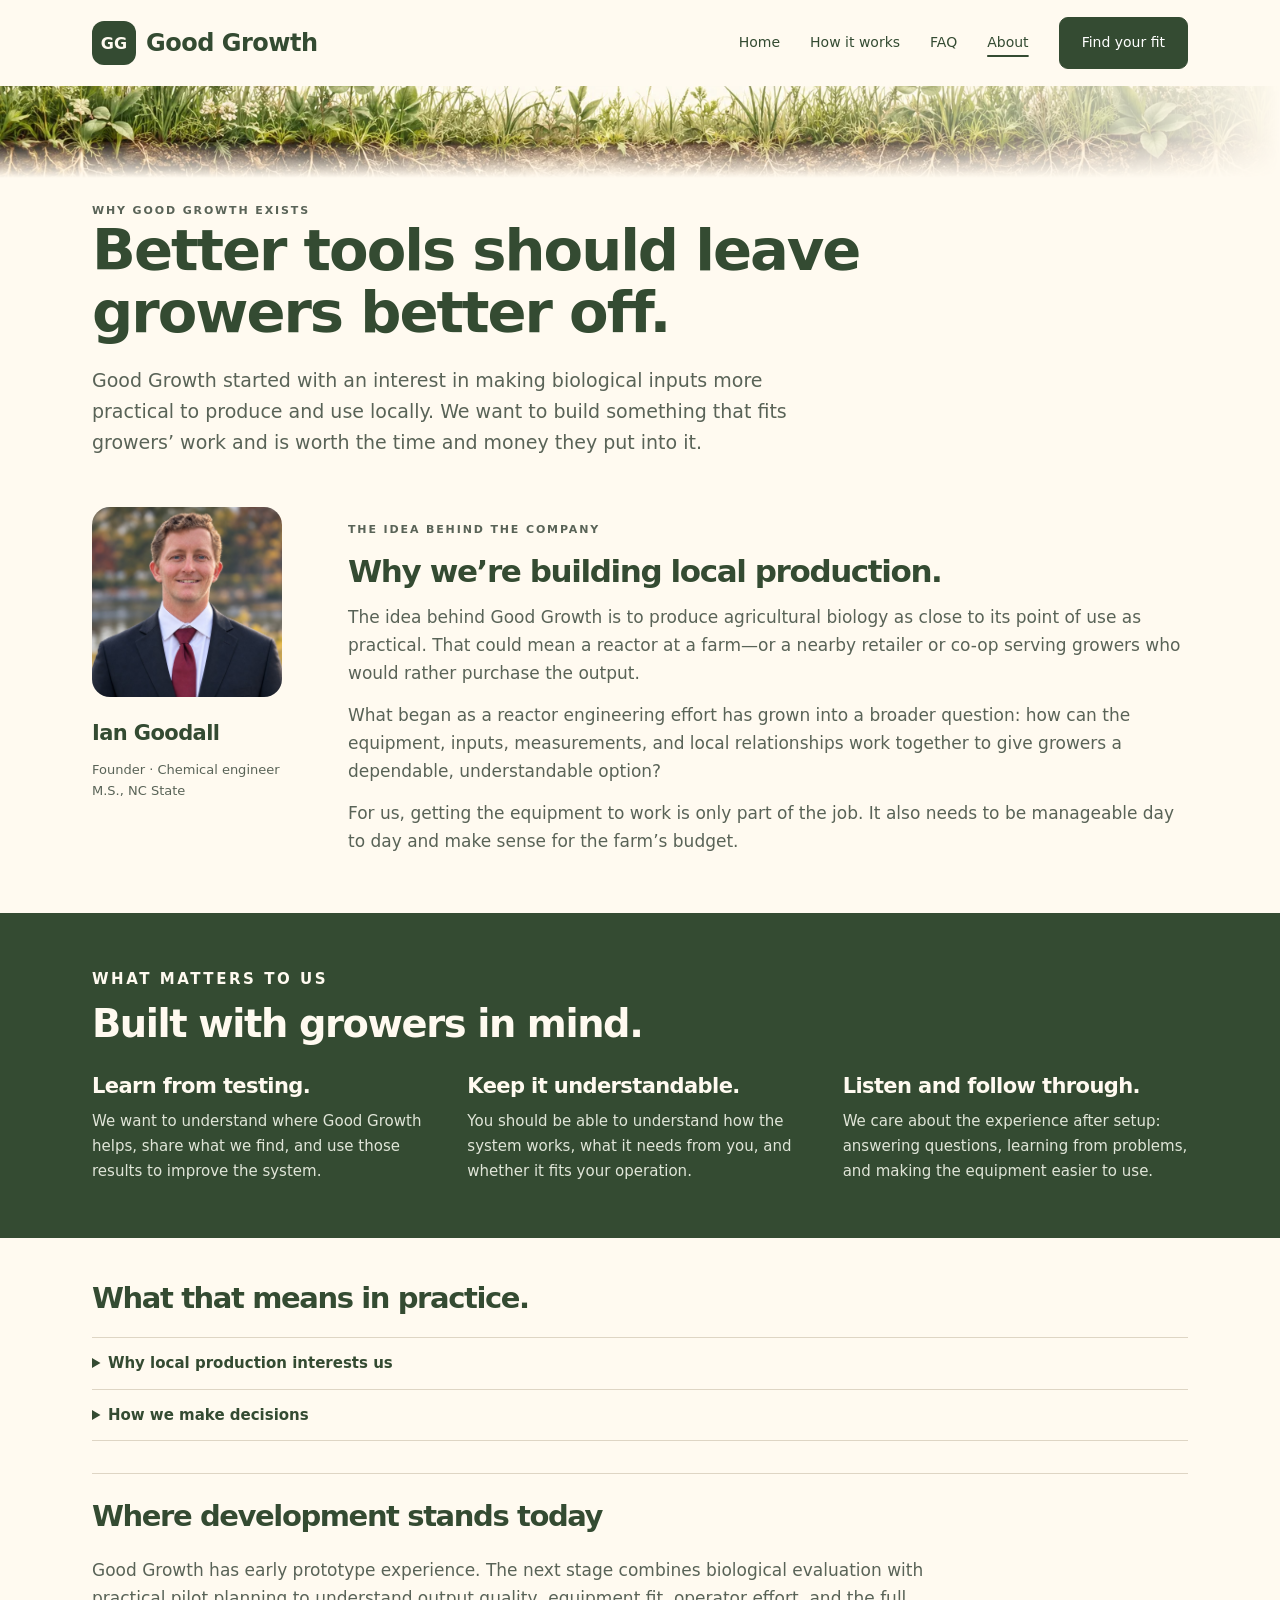
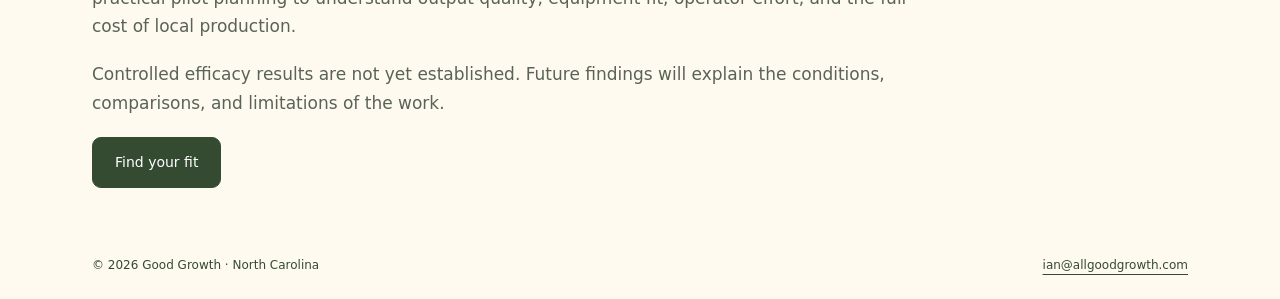
==== commit 8fead62e: "Replace founder portrait with refined professional headshot" ====
--- a/about.html
+++ b/about.html
@@ -25,7 +25,7 @@
 <h1>Better tools should leave<br>growers better off.</h1>
 <p>Good Growth started with an interest in making biological inputs more practical to produce and use locally. We want to build something that fits growers’ work and is worth the time and money they put into it.</p></section>
 <section class="section wrap founder-story"><div class="story-portrait">
-<img src="assets/ian.jpg" alt="Ian Goodall, founder of Good Growth"><h3>Ian Goodall</h3>
+<img src="assets/ian-refined.jpg" alt="Ian Goodall, founder of Good Growth"><h3>Ian Goodall</h3>
 <p>Founder · Chemical engineer<br>M.S., NC State</p>
 </div>
 <div>
